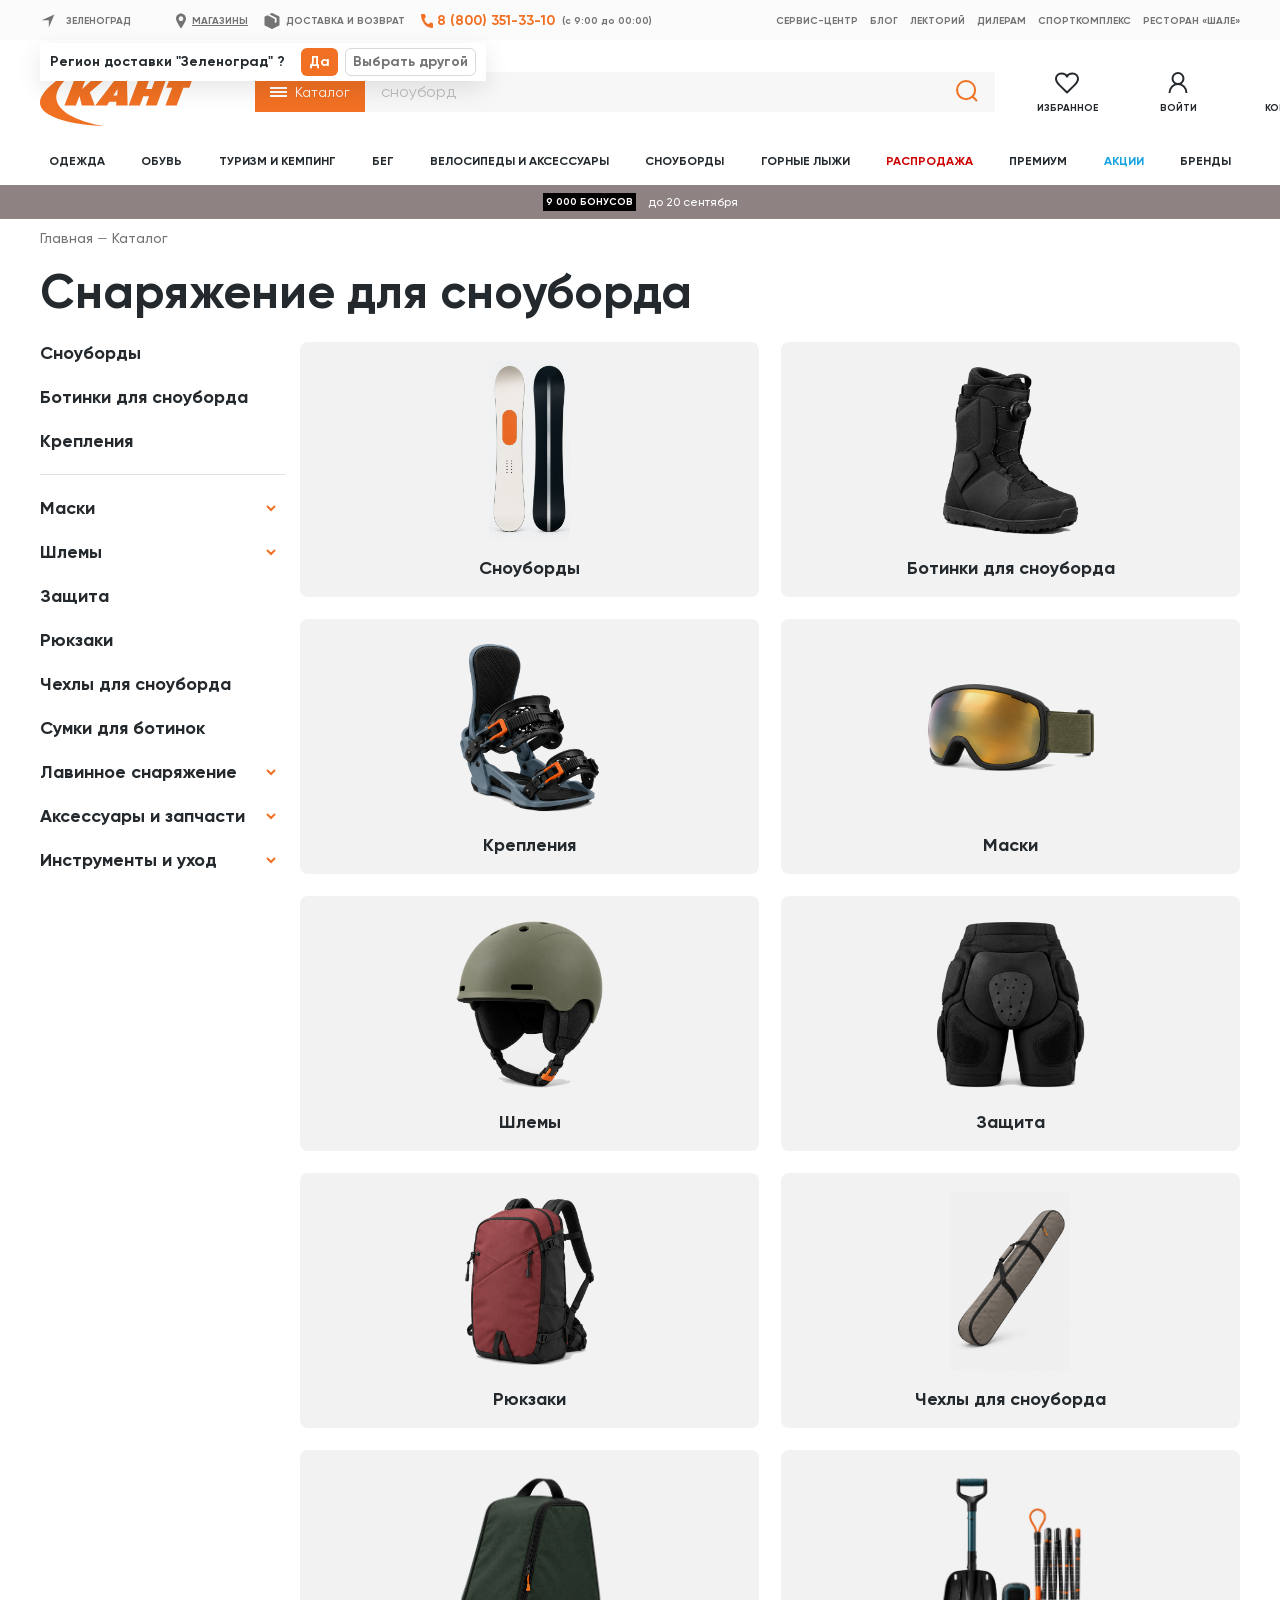
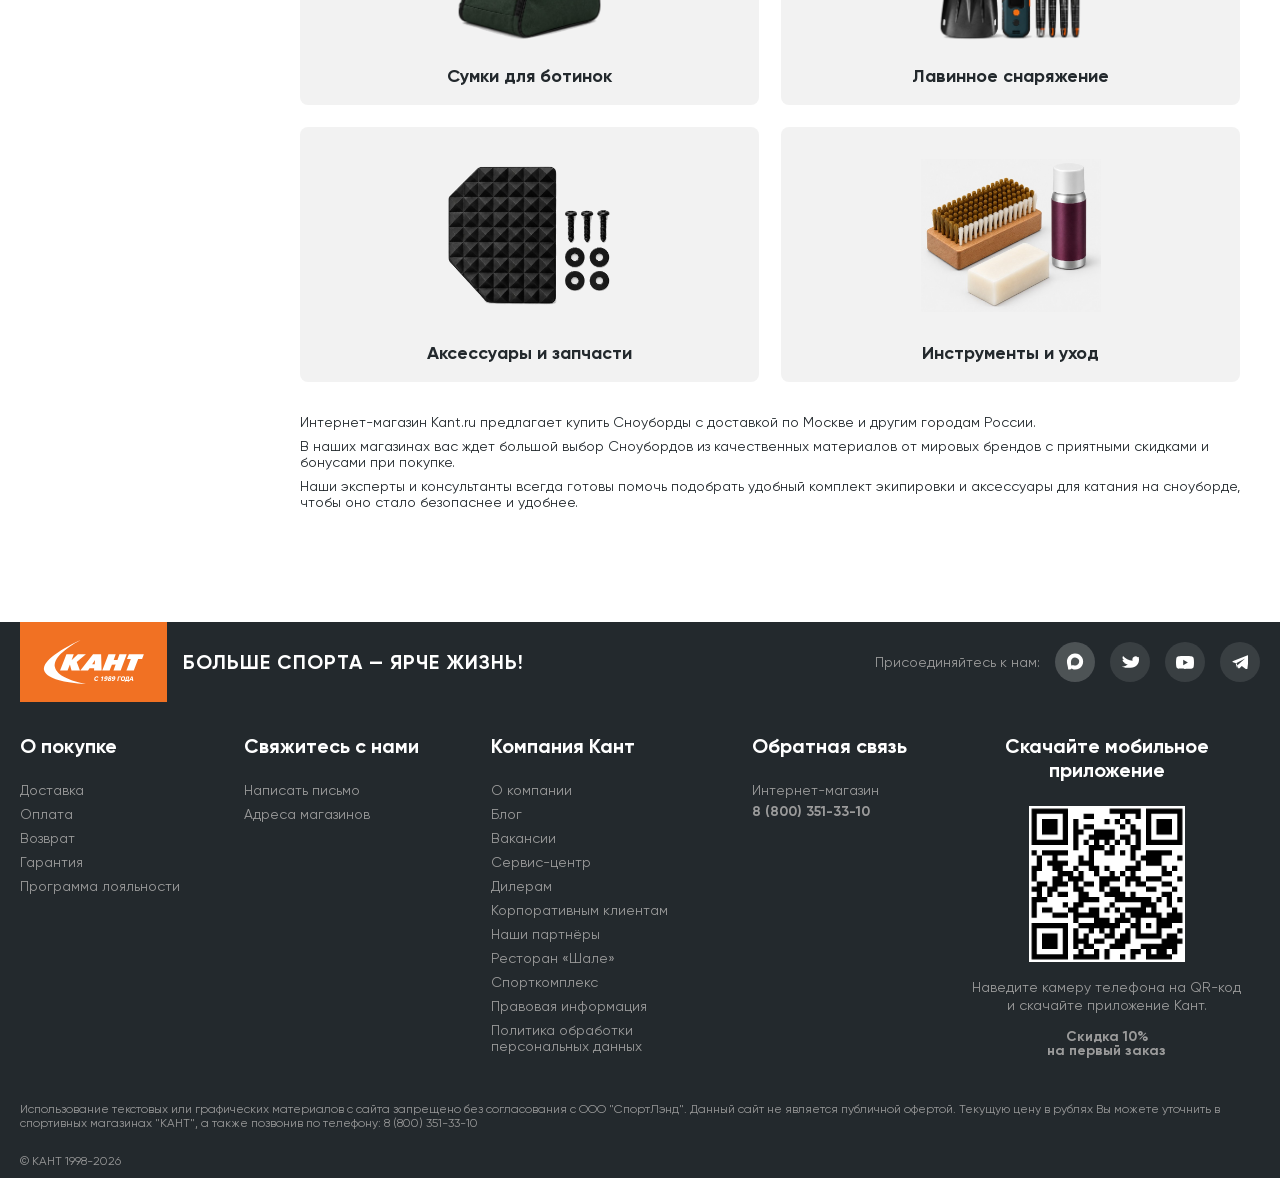
==== index.html @ 45f9bf34 "Add static site sources for Kant snowboard catalog page Import index.html, styles.css, app.js, image" ====
<!DOCTYPE html>
<html lang="ru">
<head>
  <meta charset="UTF-8">
  <meta name="viewport" content="width=device-width, initial-scale=1.0">
  <title>Сноуборды — купить сноуборд, цены в интернет-магазине КАНТ</title>
  <link rel="stylesheet" href="styles.css">
</head>
<body>
  <header class="header">
    <div class="topbar">
      <div class="container topbar__inner">
        <div class="topbar__left">
          <div class="topbar__city-wrap">
            <div class="topbar__city">
              <svg width="16" height="16" viewBox="0 0 20 20" fill="none" aria-hidden="true">
                <path fill-rule="evenodd" clip-rule="evenodd" d="M2 8.95668L18 2L11.0433 18V8.95668H2Z" fill="#757474"></path>
              </svg>
              <button class="topbar__city-btn" type="button" id="cityBtn">Зеленоград</button>
            </div>
            <div class="topbar__geo" id="geoConfirm">
              <span class="topbar__geo-text">Регион доставки "Зеленоград" ?</span>
              <div class="topbar__geo-actions">
                <button class="btn-yes" type="button" id="geoYes">Да</button>
                <button class="btn-other" type="button">Выбрать другой</button>
              </div>
            </div>
          </div>

          <a class="topbar__link topbar__link--stores" href="#">
            <svg width="10" height="16" viewBox="0 0 10 16" fill="none" aria-hidden="true">
              <path fill-rule="evenodd" clip-rule="evenodd" d="M5.00366 0.5C2.23221 0.5 0 2.79625 0 5.65524C0 8.51531 5.00366 15.5 5.00366 15.5C5.00366 15.5 10 8.51531 10 5.65524C10 2.79625 7.77511 0.5 5.00366 0.5ZM5.00367 8.00012C3.73499 8.00012 2.73175 6.96843 2.73175 5.65536C2.73175 4.3423 3.73499 3.31168 5.00367 3.31168C6.27549 3.31168 7.2735 4.3423 7.2735 5.65536C7.2735 6.96843 6.27549 8.00012 5.00367 8.00012Z" fill="#757474"></path>
            </svg>
            Магазины
          </a>

          <a class="topbar__link" href="#">
            <svg width="16" height="16" viewBox="0 0 16 16" fill="none" aria-hidden="true">
              <path d="M15.4834 3.95755C15.4834 3.94063 15.4834 3.94063 15.4834 3.92372C15.4669 3.8899 15.4669 3.85607 15.4503 3.82225V3.80533C15.4338 3.77151 15.4007 3.73768 15.3841 3.72077L15.3675 3.70386C15.351 3.68695 15.3179 3.67003 15.3013 3.65312L15.2848 3.63621H15.2682L15.2517 3.6193L8.21523 0.0507378C8.08278 -0.0169126 7.91722 -0.0169126 7.76821 0.0507378L5.40066 1.25153L12.4702 4.95539L12.4868 4.9723C12.5033 4.9723 12.5033 4.98922 12.5199 4.98922C12.5364 5.00613 12.5364 5.02304 12.553 5.03995C12.553 5.05687 12.553 5.05687 12.553 5.07378V5.09069V9.01441C12.553 9.08206 12.5199 9.1328 12.4702 9.16663L11.0464 9.92769C10.9636 9.97843 10.8642 9.94461 10.8146 9.86004C10.798 9.84313 10.798 9.80931 10.798 9.77548V5.93632L3.6457 2.16481L3.62914 2.1479L0.764901 3.60238L0.748344 3.6193H0.731788L0.715232 3.63621C0.698675 3.65312 0.665563 3.67003 0.649007 3.68695L0.63245 3.70386C0.599338 3.73768 0.582781 3.77151 0.549669 3.80533V3.82225C0.533113 3.85607 0.516556 3.8899 0.516556 3.92372C0.516556 3.94063 0.516556 3.94063 0.516556 3.95755C0.516556 3.99137 0.5 4.00828 0.5 4.04211V4.05902V11.9403C0.5 12.1263 0.599338 12.3124 0.781457 12.3969L7.75166 15.9486C7.85099 15.9993 7.96689 16.0162 8.08278 15.9824L8.11589 15.9655C8.14901 15.9655 8.16556 15.9486 8.19868 15.9317L15.2185 12.38C15.3841 12.2955 15.5 12.1263 15.5 11.9234V4.05902V4.04211C15.4834 4.00828 15.4834 3.99137 15.4834 3.95755Z" fill="#757474"></path>
            </svg>
            Доставка и возврат
          </a>

          <div class="topbar__phone">
            <svg width="12" height="14" viewBox="0 0 12 14" fill="none" aria-hidden="true">
              <path d="M8.00051 9.94971L9.03383 8.74368C9.173 8.58326 9.34909 8.47345 9.5407 8.42757C9.73232 8.3817 9.93123 8.40174 10.1133 8.48525L11.3726 9.07211C11.5566 9.15927 11.7143 9.30803 11.826 9.49966C11.9376 9.69128 11.9982 9.91719 12 10.1489V12.8409C11.9989 12.9986 11.9705 13.1543 11.9165 13.2988C11.8625 13.4433 11.784 13.5735 11.6858 13.6817C11.5875 13.7898 11.4715 13.8737 11.3448 13.9281C11.218 13.9825 11.0831 14.0065 10.9482 13.9985C2.12352 13.3578 0.342894 4.63567 0.00614338 1.29757C-0.00948881 1.13365 0.0047939 0.967719 0.0480519 0.8107C0.0913098 0.653681 0.162563 0.509132 0.257123 0.386561C0.351683 0.26399 0.467407 0.166176 0.596683 0.0995532C0.725958 0.0329307 0.865855 -0.000990209 1.00717 2.2004e-05H3.23526C3.43408 0.000708891 3.62819 0.0708044 3.7926 0.201293C3.95702 0.331781 4.08422 0.516695 4.15786 0.73225L4.66068 2.20209C4.73461 2.41372 4.75347 2.64608 4.71491 2.87015C4.67635 3.09421 4.58208 3.30005 4.44387 3.46195L3.41055 4.66797C3.41055 4.66797 4.00563 9.36823 8.00051 9.94971Z" fill="#F17023"></path>
            </svg>
            <a href="tel:88003513310">8 (800) 351-33-10</a>
            <span class="topbar__hours">&nbsp;(c 9:00 до 00:00)</span>
          </div>
        </div>

        <nav class="topbar__right">
          <a class="topbar__nav" href="#">Сервис-центр</a>
          <a class="topbar__nav" href="#">Блог</a>
          <a class="topbar__nav" href="#">Лекторий</a>
          <a class="topbar__nav" href="#">Дилерам</a>
          <a class="topbar__nav" href="#">Спорткомплекс</a>
          <a class="topbar__nav" href="#">Ресторан «Шале»</a>
        </nav>
      </div>
    </div>

    <div class="header-mid">
      <div class="container header-mid__inner">
        <a class="logo" href="#" aria-label="Кант">
          <svg fill="none" height="68" viewBox="0 0 152 68" width="152" xmlns="http://www.w3.org/2000/svg">
            <path clip-rule="evenodd" d="M16.678 42.389C13.548 28.896 31.768 13.405 55.643 0 20.49 16.722-5.162 35.37.885 48.726 5.922 59.665 30.938 66.682 63.79 68c-23.548-3.967-44.18-12.891-47.112-25.611zm60.577-4.872h-3.956l4.334-6.45zM74.653 22.26 55.257 47.54h11.756l2.298-3.701h6.987l-.128 3.7h11.47l-.702-25.279zm40.175 0-3.045 8.67h-5.674l3.052-8.67h-11.02l-9.469 25.28h11.196l3.506-9.255 5.656-.067-3.246 9.321h10.902l9.226-25.279zm11.408 7.368 2.982-7.368H152l-2.674 7.368h-5.961l-6.701 17.911h-11.21l6.726-17.91zm-84.235 1.62 9.616-8.988h12.156L49.825 34.265l4.912 13.274H41.872l-2.413-9.587-3.618 9.587H24.432l9.73-25.279h11.099z" fill="#f17123" fill-rule="evenodd"></path>
          </svg>
        </a>

        <div class="search-wrap">
          <a class="catalog-btn" href="#">
            <span class="burger" aria-hidden="true"><span></span><span></span><span></span></span>
            Каталог
          </a>
          <div class="search">
            <form class="search__form" action="#" role="search">
              <input class="search__input" type="text" placeholder=" " autocomplete="off">
              <span class="search__hint" id="searchHint">куртка</span>
              <button class="search__btn" type="submit" aria-label="Найти">
                <svg width="22" height="22" viewBox="0 0 22 22" fill="none">
                  <path d="M16.5493 16.5496L20.9998 21" stroke="#F17123" stroke-width="2"></path>
                  <path fill-rule="evenodd" clip-rule="evenodd" d="M19.1412 10.0706C19.1412 15.0798 15.0804 19.1412 10.0706 19.1412C5.0614 19.1412 1 15.0798 1 10.0706C1 5.0614 5.0614 1 10.0706 1C15.0804 1 19.1412 5.0614 19.1412 10.0706Z" stroke="#F17123" stroke-width="2"></path>
                </svg>
              </button>
            </form>
          </div>
        </div>

        <div class="header-icons">
          <a class="icon-link" href="#">
            <span class="icon-img">
              <svg viewBox="0 0 24 21" fill="none">
                <path fill-rule="evenodd" clip-rule="evenodd" d="M17.4996 1C13.3509 1 11.9992 4.09282 11.9992 4.09282C11.9992 4.09282 10.6491 1 6.50038 1C3.02741 1 1 3.71365 1 6.23846C1 8.76327 2.93044 11.0992 4.73208 12.8672L11.9992 20L19.2679 12.8672C21.0696 11.0992 23 8.76327 23 6.23846C23 3.71365 20.9726 1 17.4996 1Z" stroke-width="2" stroke-linecap="round" stroke-linejoin="round"></path>
              </svg>
            </span>
            Избранное
          </a>
          <button class="icon-link" type="button">
            <span class="icon-img">
              <svg viewBox="0 0 24 24" fill="none">
                <circle cx="12" cy="7.5" r="5.5" stroke="#23292D" stroke-width="2"></circle>
                <path d="M20.5 22C20.5 17.0294 16.6944 13 12 13C7.30558 13 3.5 17.0294 3.5 22" stroke="#23292D" stroke-width="2"></path>
              </svg>
            </span>
            Войти
          </button>
          <a class="icon-link" href="#">
            <span class="icon-img">
              <svg viewBox="0 0 24 24" fill="none">
                <rect x="4" y="7.3335" width="16" height="15.1667" stroke-width="2"></rect>
                <path d="M15.4284 7.33333C15.4284 4.11167 13.8934 1.5 11.9999 1.5C10.1063 1.5 8.57129 4.11167 8.57129 7.33333" stroke-width="2"></path>
              </svg>
              <span class="icon-count">0</span>
            </span>
            Корзина
          </a>
        </div>
      </div>
    </div>

    <nav class="nav">
      <ul class="nav__list">
        <li><a href="#">Одежда</a></li>
        <li><a href="#">Обувь</a></li>
        <li><a href="#">Туризм и кемпинг</a></li>
        <li><a href="#">Бег</a></li>
        <li><a href="#">Велосипеды и аксессуары</a></li>
        <li><a href="#">Сноуборды</a></li>
        <li><a href="#">Горные лыжи</a></li>
        <li><a class="is-sale" href="#">Распродажа</a></li>
        <li><a href="#">Премиум</a></li>
        <li><a class="is-promo" href="#">Акции</a></li>
        <li><a href="#">Бренды</a></li>
      </ul>
    </nav>
  </header>

  <a class="promo" href="#">
    <div class="container promo__inner">
      <div class="promo__left">9 000 бонусов</div>
      <span class="promo__right">до 20 сентября</span>
    </div>
  </a>

  <main class="catalog">
    <div class="container breadcrumb-wrap">
      <ol class="breadcrumb">
        <li><a href="#">Главная</a></li>
        <li><span class="breadcrumb__sep">—</span><a href="#">Каталог</a></li>
      </ol>
    </div>

    <div class="container">
      <div class="heading">
        <h1>Снаряжение для сноуборда</h1>
      </div>

      <div class="columns">
        <aside class="sidemenu">
          <a href="#">Сноуборды</a>
          <a href="#">Ботинки для сноуборда</a>
          <a href="#">Крепления</a>
          <hr class="sidemenu__hr">
          <a class="sidemenu__spoiler" href="#">Маски</a>
          <a class="sidemenu__spoiler" href="#">Шлемы</a>
          <a href="#">Защита</a>
          <a href="#">Рюкзаки</a>
          <a href="#">Чехлы для сноуборда</a>
          <a href="#">Сумки для ботинок</a>
          <a class="sidemenu__spoiler" href="#">Лавинное снаряжение</a>
          <a class="sidemenu__spoiler" href="#">Аксессуары и запчасти</a>
          <a class="sidemenu__spoiler" href="#">Инструменты и уход</a>
        </aside>

        <div class="main">
          <div class="cards">
            <a class="card card--snowboards" href="#">
              <div class="card__media">
                <div class="card__figure">
                  <img class="card__img" src="images/snowboard-illust.png?v=2" alt="Сноуборды">
                </div>
                <span class="card__title">Сноуборды</span>
              </div>
            </a>
            <a class="card card--boots" href="#">
              <div class="card__media">
                <div class="card__figure">
                  <img class="card__img" src="images/boots-illust.png?v=2" alt="Ботинки для сноуборда">
                </div>
                <span class="card__title">Ботинки для сноуборда</span>
              </div>
            </a>
            <a class="card card--bindings" href="#">
              <div class="card__media">
                <div class="card__figure">
                  <img class="card__img" src="images/bindings-illust.png" alt="Крепления">
                </div>
                <span class="card__title">Крепления</span>
              </div>
            </a>
            <a class="card card--masks" href="#">
              <div class="card__media">
                <div class="card__figure">
                  <img class="card__img" src="images/masks-illust.png" alt="Маски">
                </div>
                <span class="card__title">Маски</span>
              </div>
            </a>
            <a class="card card--helmets" href="#">
              <div class="card__media">
                <div class="card__figure">
                  <img class="card__img" src="images/helmet-illust.png" alt="Шлемы">
                </div>
                <span class="card__title">Шлемы</span>
              </div>
            </a>
            <a class="card card--protection" href="#">
              <div class="card__media">
                <div class="card__figure">
                  <img class="card__img" src="images/protection-illust.png" alt="Защита">
                </div>
                <span class="card__title">Защита</span>
              </div>
            </a>
            <a class="card card--backpacks" href="#">
              <div class="card__media">
                <div class="card__figure">
                  <img class="card__img" src="images/backpack-illust.png" alt="Рюкзаки">
                </div>
                <span class="card__title">Рюкзаки</span>
              </div>
            </a>
            <a class="card card--covers" href="#">
              <div class="card__media">
                <div class="card__figure">
                  <img class="card__img" src="images/covers-photo.jpg" alt="Чехлы для сноуборда">
                </div>
                <span class="card__title">Чехлы для сноуборда</span>
              </div>
            </a>
            <a class="card card--bags" href="#">
              <div class="card__media">
                <div class="card__figure">
                  <img class="card__img" src="images/bags-illust.png" alt="Сумки для ботинок">
                </div>
                <span class="card__title">Сумки для ботинок</span>
              </div>
            </a>
            <a class="card card--avalanche" href="#">
              <div class="card__media">
                <div class="card__figure">
                  <img class="card__img" src="images/avalanche-illust.png" alt="Лавинное снаряжение">
                </div>
                <span class="card__title">Лавинное снаряжение</span>
              </div>
            </a>
            <a class="card card--accessories" href="#">
              <div class="card__media">
                <div class="card__figure">
                  <img class="card__img" src="images/accessories-illust.png" alt="Аксессуары и запчасти">
                </div>
                <span class="card__title">Аксессуары и запчасти</span>
              </div>
            </a>
            <a class="card card--tools" href="#">
              <div class="card__media">
                <div class="card__figure">
                  <img class="card__img" src="images/tools-illust.png?v=4" alt="Инструменты и уход">
                </div>
                <span class="card__title">Инструменты и уход</span>
              </div>
            </a>
          </div>

          <div class="description">
            <p>Интернет-магазин Kant.ru предлагает купить Сноуборды с доставкой по Москве и другим городам России.</p>
            <p>В наших магазинах вас ждет большой выбор Сноубордов из качественных материалов от мировых брендов с приятными скидками и бонусами при покупке.</p>
            <p>Наши эксперты и консультанты всегда готовы помочь подобрать удобный комплект экипировки и аксессуары для катания на сноуборде, чтобы оно стало безопаснее и удобнее.</p>
          </div>
        </div>
      </div>
    </div>
  </main>

  <footer class="footer">
    <div class="footer__inner">
      <div class="footer__top">
        <a class="footer__logo" href="#" aria-label="Кант">
          <svg width="147" height="80" viewBox="0 0 147 80" fill="none" xmlns="http://www.w3.org/2000/svg">
            <path fill-rule="evenodd" clip-rule="evenodd" d="M0 0H147V80H0V0Z" fill="#F17123"></path>
            <path fill-rule="evenodd" clip-rule="evenodd" d="M34.9575 45.3055C32.901 36.6209 44.8714 26.6502 60.5581 18.022C37.4621 28.7852 20.6088 40.7879 24.5818 49.3845C27.8907 56.4254 44.3263 60.9418 65.9105 61.7904C50.4393 59.2371 36.8843 53.4929 34.9575 45.3055ZM74.7586 42.1698H72.1597L75.0068 38.0179L74.7586 42.1698ZM73.0473 32.35L60.3038 48.6211H68.0274L69.5373 46.2389H74.128L74.0436 48.6211H81.5802L81.1187 32.35H73.0473ZM99.4416 32.3502L97.441 37.9309H93.7136L95.7187 32.3502H88.4786L82.2572 48.6209H89.6132L91.9164 42.6645L95.6324 42.6211L93.4999 48.6209H100.663L106.724 32.3502H99.4416ZM106.939 37.0927L108.898 32.3503H123.866L122.109 37.0927H118.193L113.79 48.6211H106.425L110.844 37.0927H106.939ZM51.5959 38.1347L57.9134 32.3502H65.8997L56.7358 40.0773L59.9634 48.6209H51.5111L49.9253 42.4504L47.5484 48.6209H40.0528L46.4457 32.3502H53.7375L51.5959 38.1347Z" fill="white"></path>
            <path fill-rule="evenodd" clip-rule="evenodd" d="M74.2774 56.6532C74.546 55.2509 75.6015 54.3352 76.9064 54.3352C77.7508 54.3352 78.3585 54.7194 78.6016 55.3725L77.6805 55.7887C77.5205 55.3981 77.2199 55.1868 76.7785 55.1868C76.0621 55.1868 75.2625 55.8528 75.2625 57.0886C75.2625 57.7673 75.6527 58.1195 76.2092 58.1195C76.6506 58.1195 77.028 57.9082 77.3414 57.5176L78.109 57.9338C77.6101 58.5869 76.8489 58.9711 76.0045 58.9711C74.8914 58.9711 74.2198 58.3052 74.2198 57.2359C74.2198 57.0502 74.239 56.8581 74.2774 56.6532ZM81.4537 58.8943L82.0997 55.539L81.2617 56.0705L80.8268 55.4558L82.4388 54.412H83.3151L82.4452 58.8943H81.4537ZM85.4096 58.1515C85.8318 58.1515 86.2476 57.9018 86.4779 57.0502C86.2156 57.2359 85.8766 57.3639 85.512 57.3639C84.7891 57.3639 84.335 56.9285 84.335 56.2241C84.335 55.1164 85.1921 54.3352 86.2924 54.3352C87.1559 54.3352 87.6869 54.7962 87.6869 55.7887C87.6869 56 87.6613 56.2434 87.6101 56.5059C87.2775 58.2091 86.3755 58.9711 85.2689 58.9711C84.738 58.9711 84.303 58.7854 84.0215 58.4461L84.738 57.8634C84.9107 58.0555 85.1346 58.1515 85.4096 58.1515ZM85.9022 56.5571C86.1644 56.5571 86.4075 56.4611 86.6442 56.2754C86.6698 56.1089 86.6826 55.9616 86.6826 55.84C86.6826 55.3213 86.4651 55.1548 86.1516 55.1548C85.6975 55.1548 85.3457 55.5006 85.3457 56.0641C85.3457 56.3778 85.5312 56.5571 85.9022 56.5571ZM88.438 55.5774C88.5788 54.8475 89.2696 54.3352 90.2036 54.3352C91.0543 54.3352 91.5341 54.7578 91.5341 55.3277C91.5341 55.8143 91.2271 56.2946 90.7665 56.5443C91.1439 56.7748 91.3166 57.0694 91.3166 57.4151C91.3166 58.3244 90.453 58.9647 89.3144 58.9647C88.3933 58.9647 87.8304 58.5613 87.8304 57.8954C87.8304 57.3319 88.1694 56.8068 88.7643 56.5187C88.534 56.301 88.4189 56.0513 88.4189 55.7823C88.4189 55.7119 88.4253 55.6479 88.438 55.5774ZM88.8794 57.6136C88.873 57.6521 88.8666 57.6905 88.8666 57.7289C88.8666 58.017 89.1097 58.1899 89.4807 58.1899C89.9349 58.1899 90.2739 57.9658 90.2739 57.6008C90.2739 57.3511 90.0628 57.1846 89.404 56.9157C89.1225 57.0822 88.937 57.3383 88.8794 57.6136ZM90.5234 55.6351C90.5298 55.5966 90.5362 55.5518 90.5362 55.5134C90.5362 55.2765 90.3635 55.1164 90.0692 55.1164C89.7046 55.1164 89.4232 55.3469 89.4232 55.6415C89.4232 55.8464 89.6023 56 90.1012 56.2113C90.3123 56.0833 90.4722 55.8976 90.5234 55.6351ZM93.0785 58.1515C93.5007 58.1515 93.9165 57.9018 94.1467 57.0502C93.8845 57.2359 93.5454 57.3639 93.1808 57.3639C92.458 57.3639 92.0038 56.9285 92.0038 56.2241C92.0038 55.1164 92.861 54.3352 93.9612 54.3352C94.8248 54.3352 95.3557 54.7962 95.3557 55.7887C95.3557 56 95.3301 56.2434 95.279 56.5059C94.9463 58.2091 94.0444 58.9711 92.9377 58.9711C92.4068 58.9711 91.9718 58.7854 91.6904 58.4461L92.4068 57.8634C92.5795 58.0555 92.8034 58.1515 93.0785 58.1515ZM93.571 56.5571C93.8333 56.5571 94.0764 56.4611 94.3131 56.2754C94.3386 56.1089 94.3514 55.9616 94.3514 55.84C94.3514 55.3213 94.1339 55.1548 93.8205 55.1548C93.3663 55.1548 93.0145 55.5006 93.0145 56.0641C93.0145 56.3778 93.2 56.5571 93.571 56.5571ZM97.2099 58.8943L98.0799 54.412H101.118L100.952 55.2509H98.9306L98.227 58.8943H97.2099ZM105.113 56.6532C104.85 57.9722 103.865 58.9711 102.541 58.9711C101.422 58.9711 100.814 58.254 100.814 57.2359C100.814 55.6479 101.959 54.3352 103.443 54.3352C104.569 54.3352 105.17 55.0588 105.17 56.0833C105.17 56.2626 105.151 56.4547 105.113 56.6532ZM101.908 56.6532C101.876 56.8196 101.857 56.9797 101.857 57.1206C101.857 57.7481 102.164 58.1195 102.707 58.1195C103.437 58.1195 104.128 57.3575 104.128 56.1985C104.128 55.5646 103.821 55.1868 103.277 55.1868C102.612 55.1868 102.081 55.7503 101.908 56.6532ZM109.03 58.0875L108.723 59.6627H107.706L107.86 58.8943H105.813L105.659 59.6627H104.648L104.949 58.0875H105.352C105.774 57.2102 106.075 56.0513 106.248 55.1676L106.395 54.412H109.241L108.525 58.0875H109.03ZM106.363 58.0875H107.54L108.096 55.2188H107.22C107.041 56.1409 106.766 57.2102 106.363 58.0875ZM112.634 54.412L113.325 58.8943H112.238L112.116 57.9722H110.485L110.025 58.8943H108.937L111.368 54.412H112.634ZM111.809 55.3725L110.901 57.1654H112.027L111.809 55.3725Z" fill="white"></path>
          </svg>
        </a>
        <h5 class="footer__slogan">Больше спорта — ярче жизнь!</h5>
        <div class="footer__social">
          <span class="footer__social-label">Присоединяйтесь к нам:</span>
          <div class="footer__social-list">
            <a class="social-btn" href="#" aria-label="MAX">
              <svg width="40" height="40" viewBox="0 0 40 40" fill="none">
                <circle opacity="0.1" cx="20" cy="20" r="20" fill="#fff"></circle>
                <path d="M19.778 11.472c-4.829.253-8.016 4.04-7.815 8.815.088 2.09.928 3.889 1.127 5.873.051.514-.097 1.148.496 1.372.729.276 1.847-.187 2.458-.61a2.3 2.3 0 0 0 .56-.51c.632.419 1.232.824 1.984 1.005 3.313.794 6.942-1.024 8.556-3.943 3.032-5.483-1.068-12.33-7.366-12.002Zm-1.875 11.445c-.262.203-.514.481-.803.64-.42.225-.549-.008-.706-.379-.496-1.178-.556-3.185-.267-4.419.39-1.678 1.688-3.155 3.473-3.312 1.805-.16 3.481.757 4.238 2.412 1.676 3.683-2.613 7.32-5.935 5.06v-.002Z" fill="#fff"></path>
              </svg>
            </a>
            <a class="social-btn" href="#" aria-label="ВКонтакте">
              <svg width="18" height="12" viewBox="0 0 18 12" fill="none"><path d="M9.7 11.8c5.4 0 8.3-4.1 8.3-7.7 0-.12 0-.24-.01-.35A5.8 5.8 0 0 0 19.4 2c-.6.27-1.24.45-1.91.53A3.08 3.08 0 0 0 18.84.48a6.13 6.13 0 0 1-2.11.81A3.06 3.06 0 0 0 11.5 4.1c0 .24.03.47.08.7C7.7 4.64 4.3 2.8 2.02.06A3.05 3.05 0 0 0 2.97 4.1c-.52-.02-1.01-.16-1.44-.4v.04c0 1.48 1.05 2.72 2.45 3A3.07 3.07 0 0 1 2.7 6.8c1.2.93 2.63 1.47 4.16 1.52A6.16 6.16 0 0 1 .7 10.2c1.47.95 3.22 1.5 5.09 1.5h.01z" fill="#fff"/></svg>
            </a>
            <a class="social-btn" href="#" aria-label="YouTube">
              <svg width="18" height="13" viewBox="0 0 18 13" fill="none"><path d="M17.6 2.04A2.26 2.26 0 0 0 16 0.44C14.6 0.06 9 0.06 9 0.06s-5.6 0-7 .38A2.26 2.26 0 0 0 .4 2.04 23.7 23.7 0 0 0 0 6.5c0 1.64.15 3.27.4 4.46A2.26 2.26 0 0 0 2 12.56c1.4.38 7 .38 7 .38s5.6 0 7-.38a2.26 2.26 0 0 0 1.6-1.6c.25-1.19.4-2.82.4-4.46 0-1.64-.15-3.27-.4-4.46zM7.2 9.3V3.7L11.88 6.5 7.2 9.3z" fill="#fff"/></svg>
            </a>
            <a class="social-btn" href="#" aria-label="Telegram">
              <svg width="16" height="14" viewBox="0 0 16 14" fill="none"><path d="M15.7.3 1.2 5.9c-1 .4-.96 1.1-.18 1.36l3.7 1.16 1.42 4.34c.17.47.31.64.8.64.42 0 .6-.19.83-.42l2-1.94 4.16 3.07c.76.42 1.31.2 1.5-.7L16.9 1.1C17.14.14 16.54-.22 15.7.3zM13.1 3.4l-7.6 6.86-.3 3.36-1.5-5.04 9.4-5.18z" fill="#fff"/></svg>
            </a>
          </div>
        </div>
      </div>

      <div class="footer__cols">
        <div class="footer__col footer__col--buy">
          <h5>О покупке</h5>
          <ul>
            <li><a href="#">Доставка</a></li>
            <li><a href="#">Оплата</a></li>
            <li><a href="#">Возврат</a></li>
            <li><a href="#">Гарантия</a></li>
            <li><a href="#">Программа лояльности</a></li>
          </ul>
        </div>
        <div class="footer__col footer__col--contact">
          <h5>Свяжитесь с нами</h5>
          <ul>
            <li><a href="#">Написать письмо</a></li>
            <li><a href="#">Адреса магазинов</a></li>
          </ul>
        </div>
        <div class="footer__col footer__col--company">
          <h5>Компания Кант</h5>
          <ul>
            <li><a href="#">О компании</a></li>
            <li><a href="#">Блог</a></li>
            <li><a href="#">Вакансии</a></li>
            <li><a href="#">Сервис-центр</a></li>
            <li><a href="#">Дилерам</a></li>
            <li><a href="#">Корпоративным клиентам</a></li>
            <li><a href="#">Наши партнёры</a></li>
            <li><a href="#">Ресторан «Шале»</a></li>
            <li><a href="#">Спорткомплекс</a></li>
            <li><a href="#">Правовая информация</a></li>
            <li><a href="#">Политика обработки персональных данных</a></li>
          </ul>
        </div>
        <div class="footer__col footer__col--feedback">
          <h5>Обратная связь</h5>
          <div class="footer__shop-label">Интернет-магазин</div>
          <a class="footer__shop-phone" href="tel:88003513310">8 (800) 351-33-10</a>
        </div>
        <div class="footer__col footer__col--app">
          <h5>Скачайте мобильное<br>приложение</h5>
          <div class="footer__app">
            <img src="images/qr.png" alt="Скачать приложение">
            <span class="footer__app-text">Наведите камеру телефона на QR-код<br>и скачайте приложение Кант.</span>
            <span class="footer__app-sale">Скидка 10%<br>на первый заказ</span>
          </div>
        </div>
      </div>

      <div class="footer__legal">
        <span>Использование текстовых или графических материалов с сайта запрещено без согласования с ООО "СпортЛэнд". Данный сайт не является публичной офертой. Текущую цену в рублях Вы можете уточнить в спортивных магазинах "КАНТ", а также позвонив по телефону: 8 (800) 351-33-10</span>
        <span>© КАНТ 1998-2026</span>
      </div>
    </div>
  </footer>

  <button class="scroll-top" type="button" id="scrollTop" aria-label="Наверх">
    <svg width="44" height="44" viewBox="0 0 48 48" fill="none">
      <path d="M30.0697 21.57L23.9997 15.5L17.9297 21.57" stroke="#23292D" stroke-width="2"/>
    </svg>
  </button>

  <script src="app.js"></script>
</body>
</html>
---- styles.css ----
@font-face {
  font-family: Gilroy;
  src: url("fonts/gilroy-regular.woff2") format("woff2");
  font-weight: 400;
  font-style: normal;
  font-display: swap;
}

@font-face {
  font-family: Gilroy;
  src: url("fonts/gilroy-medium.woff2") format("woff2");
  font-weight: 500;
  font-style: normal;
  font-display: swap;
}

@font-face {
  font-family: Gilroy;
  src: url("fonts/gilroy-bold.woff2") format("woff2");
  font-weight: 700;
  font-style: normal;
  font-display: swap;
}

@font-face {
  font-family: "Gilroy Bold";
  src: url("fonts/gilroy-bold.woff2") format("woff2");
  font-weight: 700;
  font-style: normal;
  font-display: swap;
}

*,
*::before,
*::after {
  box-sizing: border-box;
}

html,
body {
  margin: 0;
  padding: 0;
}

body {
  font-family: Gilroy, Arial, sans-serif;
  font-size: 14px;
  color: #23292d;
  background: #fff;
}

a {
  color: inherit;
  text-decoration: none;
}

button,
input {
  font: inherit;
}

button {
  cursor: pointer;
}

.container {
  max-width: 1366px;
  margin: 0 auto;
  padding: 0 40px;
}

/* Top bar */
.topbar {
  background: #fbfbfb;
}

.topbar__inner {
  display: flex;
  align-items: center;
  justify-content: space-between;
  height: 40px;
  padding-top: 8px;
  padding-bottom: 7px;
  white-space: nowrap;
}

.topbar__left,
.topbar__right {
  display: flex;
  align-items: center;
  flex-wrap: nowrap;
  column-gap: 16px;
}

.topbar__right {
  justify-content: flex-end;
  gap: 12px;
  padding-top: 0;
}

.topbar__city-wrap {
  position: relative;
  min-width: 120px;
  max-height: 24px;
}

.topbar__city {
  display: flex;
  align-items: center;
  gap: 10px;
}

.topbar__city-btn {
  height: 20px;
  padding: 0;
  border: 0;
  background: none;
  color: #757474;
  font-size: 10px;
  font-weight: 700;
  line-height: 1;
  text-transform: uppercase;
}

.topbar__geo {
  position: absolute;
  left: 0;
  bottom: -50px;
  z-index: 20;
  display: flex;
  align-items: center;
  gap: 16px;
  padding: 5px 10px;
  background: #fff;
  box-shadow: 0 8px 24px rgba(0, 0, 0, 0.1);
  white-space: nowrap;
}

.topbar__geo-text {
  font-size: 14px;
  font-weight: 700;
}

.topbar__geo-actions {
  display: flex;
  align-items: center;
  gap: 7px;
}

.btn-yes {
  display: inline-flex;
  align-items: center;
  justify-content: center;
  height: 28px;
  padding: 0 7px;
  border: 1px solid transparent;
  border-radius: 6px;
  background: #f17023;
  color: #fff;
  font-size: 14px;
  font-weight: 700;
}

.btn-other {
  display: inline-flex;
  align-items: center;
  justify-content: center;
  height: 28px;
  padding: 0 7px;
  border: 1px solid #d9d9d9;
  border-radius: 6px;
  background: #fff;
  color: #757474;
  font-size: 14px;
  font-weight: 700;
}

.topbar__link {
  display: inline-flex;
  align-items: center;
  gap: 6px;
  height: 20px;
  color: #757474;
  font-size: 10px;
  font-weight: 700;
  text-transform: uppercase;
}

.topbar__link--stores {
  text-decoration: underline;
}

.topbar__phone {
  display: flex;
  align-items: center;
  gap: 4px;
  height: 20px;
}

.topbar__phone a {
  color: #f17023;
  font-weight: 700;
}

.topbar__hours {
  color: #757474;
  font-size: 10px;
  font-weight: 700;
}

.topbar__nav {
  color: #757474;
  font-size: 10px;
  font-weight: 700;
  line-height: 1.2;
  text-transform: uppercase;
}

.topbar__nav:hover,
.topbar__link:hover,
.topbar__city-btn:hover {
  color: #23292d;
}

/* Middle header */
.header-mid__inner {
  display: flex;
  align-items: center;
  justify-content: space-between;
  padding: 18px 40px 11px;
}

.logo {
  display: inline-flex;
  flex-shrink: 0;
  max-width: 152px;
  margin-right: 63px;
}

.search-wrap {
  display: flex;
  flex-shrink: 0;
  width: auto;
  margin-right: 32px;
}

.search {
  position: relative;
  display: flex;
  width: 630px;
  max-width: 630px;
  flex-shrink: 0;
}

.search__form {
  position: relative;
  width: 100%;
}

.search__input {
  width: 100%;
  height: 40px;
  padding: 1px 96px 1px 16px;
  border: 0;
  background: #f7f7f7;
  color: #000;
  font-size: 16px;
  outline: none;
}

.search__input::placeholder {
  color: transparent;
}

.search__hint {
  position: absolute;
  left: 0;
  top: 0;
  display: flex;
  align-items: center;
  height: 100%;
  padding: 0 16px;
  color: #bdbdbd;
  font-size: 16px;
  line-height: 1.2;
  pointer-events: none;
}

.search__input:focus + .search__hint,
.search__input:not(:placeholder-shown) + .search__hint {
  display: none;
}

.search__btn {
  position: absolute;
  top: 8px;
  right: 16px;
  width: 24px;
  height: 24px;
  padding: 0;
  border: 0;
  background: none;
}

.catalog-btn {
  display: inline-flex;
  align-items: center;
  justify-content: center;
  flex-shrink: 0;
  gap: 8px;
  width: 110px;
  height: 40px;
  padding: 0 15px;
  border: 0;
  border-radius: 0;
  background: #f17023;
  color: #fff;
  font-size: 14px;
  font-weight: 400;
  white-space: nowrap;
}

.burger {
  position: relative;
  width: 17px;
  height: 10px;
}

.burger span {
  position: absolute;
  left: 0;
  display: block;
  width: 100%;
  height: 2px;
  background: #fff;
}

.burger span:nth-child(1) { top: 0; }
.burger span:nth-child(2) { top: 4px; }
.burger span:nth-child(3) { top: 8px; }

.header-icons {
  display: flex;
  align-items: center;
  justify-content: space-between;
  flex-shrink: 0;
  width: 302px;
  max-width: 302px;
  gap: 24px;
}

.icon-link {
  display: flex;
  flex-direction: column;
  align-items: center;
  gap: 4px;
  width: 80px;
  padding: 0;
  border: 0;
  background: none;
  color: #23292d;
  font-size: 10px;
  font-weight: 700;
  line-height: 1.2;
  text-align: center;
  text-transform: uppercase;
}

.icon-link svg {
  width: 24px;
  height: 24px;
  stroke: #23292d;
}

.icon-img {
  position: relative;
  display: block;
}

.icon-count {
  position: absolute;
  top: -6px;
  right: -8px;
  display: flex;
  align-items: center;
  justify-content: center;
  width: 16px;
  height: 16px;
  border-radius: 50%;
  background: #f17023;
  color: #fff;
  font-size: 10px;
  font-weight: 400;
  line-height: 12px;
}

/* Nav */
.nav {
  max-width: 1366px;
  margin: 0 auto;
  padding: 0 40px;
}

.nav__list {
  display: flex;
  align-items: stretch;
  justify-content: space-between;
  height: 48px;
  margin: 0;
  padding: 0;
  list-style: none;
  border: none;
}

.nav__list a {
  display: flex;
  align-items: center;
  height: 100%;
  padding: 0 9px;
  color: #23292d;
  font-size: 12px;
  font-weight: 700;
  text-transform: uppercase;
}

.nav__list a:hover {
  color: #f17023;
}

.nav__list a.is-sale {
  color: #cf0000;
}

.nav__list a.is-promo {
  color: #14a2e0;
}

/* Promo */
.promo {
  display: block;
  padding: 8px 0;
  background: linear-gradient(to right, #8e8282, #8e8282);
  text-decoration: none;
}

.promo__inner {
  display: flex;
  align-items: center;
  justify-content: center;
  flex-wrap: wrap;
  gap: 4px 12px;
}

.promo__left {
  display: inline-block;
  padding: 3px;
  background: #000;
  color: #fff;
  font-size: 10px;
  font-weight: 700;
  line-height: 12px;
  text-transform: uppercase;
}

.promo__right {
  color: #fff;
  font-size: 12px;
  font-weight: 500;
  line-height: 16px;
}

/* Catalog */
.catalog {
  position: relative;
  padding-top: 7px;
  padding-bottom: 80px;
}

.breadcrumb-wrap {
  position: relative;
  padding-bottom: 28px;
}

.breadcrumb-wrap .breadcrumb {
  position: absolute;
  top: 0;
  left: 40px;
  right: 40px;
  max-width: 1286px;
}

.breadcrumb {
  display: flex;
  flex-wrap: wrap;
  margin: 0;
  padding: 0;
  list-style: none;
  color: #757474;
}

.breadcrumb a {
  color: #757474;
  font-size: 14px;
  font-weight: 500;
  line-height: 24px;
}

.breadcrumb a:hover {
  color: #23292d;
}

.breadcrumb__sep {
  padding: 0 4px;
  color: #757474;
}

.heading {
  margin: 12px 0 24px;
}

.heading h1 {
  display: inline;
  margin: 0 12px 0 0;
  color: #23292d;
  font-family: "Gilroy Bold", Gilroy, Arial, sans-serif;
  font-size: 48px;
  font-weight: 700;
  line-height: 52px;
}

.columns {
  display: flex;
  justify-content: space-between;
}

.sidemenu {
  display: grid;
  grid-template-columns: 1fr;
  gap: 22px;
  align-self: flex-start;
  width: 245px;
  min-width: 240px;
  margin-right: 20px;
}

.sidemenu a {
  display: block;
  color: #23292d;
  font-size: 18px;
  font-weight: 700;
  line-height: 22px;
}

.sidemenu a:hover {
  color: #f17023;
}

.sidemenu__hr {
  width: 245px;
  height: 1px;
  margin: 0;
  border: 0;
  background: #e0e0e0;
}

.sidemenu__spoiler {
  position: relative;
  padding-right: 35px;
}

.sidemenu__spoiler::after {
  content: "";
  position: absolute;
  top: 50%;
  right: 6px;
  width: 16px;
  height: 16px;
  background: url("images/arrow.svg") no-repeat center;
  transform: translateY(-50%);
}

.main {
  width: 100%;
  max-width: 956px;
  min-width: 0;
}

.cards {
  display: grid;
  grid-template-columns: repeat(3, minmax(0, 1fr));
  gap: 22px;
  align-items: stretch;
}

.card {
  display: flex;
  flex-direction: column;
  width: 100%;
  height: 255px;
  min-width: 0;
  min-height: 0;
  overflow: hidden;
  background: transparent;
  text-decoration: none;
}

.card__media {
  position: relative;
  display: flex;
  flex-direction: column;
  align-items: center;
  justify-content: center;
  width: 100%;
  height: 100%;
  min-height: 0;
  padding: 16px;
  overflow: hidden;
  background: #f2f2f2;
  border-radius: 8px;
  container-type: size;
}

.card__figure {
  --figure-size: min(180px, 60cqw, calc(100cqh - 38px));
  display: flex;
  align-items: center;
  justify-content: center;
  flex: 0 0 auto;
  box-sizing: border-box;
  width: var(--figure-size);
  height: var(--figure-size);
  margin: 0 auto;
  overflow: hidden;
}

.card__img {
  display: block;
  width: auto;
  height: auto;
  max-width: 100%;
  max-height: 100%;
  object-fit: contain;
  mix-blend-mode: darken;
}

.card--tools .card__img {
  mix-blend-mode: normal;
}

.card__title {
  flex-shrink: 0;
  width: 100%;
  margin: 16px 0 0;
  padding: 0;
  color: #23292d;
  font-size: 18px;
  font-weight: 700;
  line-height: 22px;
  text-align: center;
}

.description {
  margin: 32px 0;
}

.description p {
  margin: 0 0 8px;
}

/* Footer */
.footer {
  background: #23292d;
  color: #9b9b9b;
}

.footer__inner {
  display: flex;
  flex-direction: column;
  gap: 32px;
  max-width: 1336px;
  margin: 0 auto;
  padding: 0 20px;
}

.footer__top {
  display: flex;
  align-items: center;
  gap: 16px;
}

.footer__logo {
  display: inline-flex;
  flex-shrink: 0;
}

.footer__slogan {
  flex: 1;
  margin: 0;
  color: #fff;
  font-size: 20px;
  font-weight: 700;
  line-height: 24px;
  letter-spacing: 1px;
  text-transform: uppercase;
}

.footer__social {
  display: flex;
  align-items: center;
  gap: 15px;
}

.footer__social-label {
  color: #9b9b9b;
  font-size: 14px;
}

.footer__social-list {
  display: flex;
  align-items: center;
  gap: 15px;
}

.social-btn {
  display: flex;
  align-items: center;
  justify-content: center;
  width: 40px;
  height: 40px;
  border-radius: 50%;
  background: rgba(255, 255, 255, 0.1);
}

.footer__cols {
  display: flex;
  gap: 20px;
}

.footer__col {
  min-width: 0;
}

.footer__col--buy { flex: 1 0 178px; }
.footer__col--contact { flex: 1 0 200px; }
.footer__col--company { flex: 1 0 215px; }
.footer__col--feedback { flex: auto; }
.footer__col--app { flex: 1 0 280px; }

.footer__col h5 {
  margin: 0 0 24px;
  color: #fff;
  font-size: 20px;
  font-weight: 700;
  line-height: 24px;
}

.footer__col--app h5 {
  text-align: center;
}

.footer__col ul {
  margin: 0;
  padding: 0;
  list-style: none;
}

.footer__col li {
  margin: 0 0 8px;
}

.footer__col a {
  color: #9b9b9b;
  font-size: 14px;
}

.footer__col a:hover {
  color: #fff;
}

.footer__shop-label {
  margin-bottom: 5px;
  color: #9b9b9b;
  font-size: 14px;
}

.footer__shop-phone {
  color: #fff;
  font-weight: 700;
  white-space: nowrap;
}

.footer__app {
  display: flex;
  flex-direction: column;
  align-items: center;
  gap: 16px;
  text-align: center;
}

.footer__app img {
  max-width: 156px;
}

.footer__app-text {
  color: #9b9b9b;
  font-size: 14px;
  line-height: 18px;
}

.footer__app-sale {
  color: #9b9b9b;
  font-size: 14px;
  font-weight: 700;
  line-height: 14px;
}

.footer__legal {
  display: flex;
  flex-direction: column;
  gap: 24px;
  padding: 8px 0 10px;
  color: #9b9b9b;
  font-size: 12px;
}

.scroll-top {
  position: fixed;
  right: 24px;
  bottom: 24px;
  z-index: 50;
  display: none;
  width: 48px;
  height: 48px;
  padding: 0;
  border: 2px solid #e0e0e0;
  border-radius: 50%;
  background: #fff;
}

.scroll-top.is-visible {
  display: flex;
  align-items: center;
  justify-content: center;
}

@media (max-width: 1280px) {
  .cards {
    grid-template-columns: repeat(2, minmax(0, 1fr));
  }
}

@media (max-width: 1000px) {
  .cards {
    grid-template-columns: 1fr;
  }
}

@media (max-width: 768px) {
  .heading h1 {
    font-size: 32px;
    line-height: 32px;
  }

  .columns {
    flex-direction: column;
  }

  .sidemenu {
    display: none;
  }

  .main {
    max-width: none;
  }

  .card {
    height: 139px;
  }

  .card__media {
    padding: 12px;
  }

  .card__figure {
    --figure-size: min(88px, 60cqw, calc(100cqh - 32px));
  }

  .card__title {
    margin-top: 16px;
    font-size: 14px;
    line-height: 16px;
  }
}

@media (max-width: 767px) {
  .cards {
    grid-template-columns: repeat(2, minmax(0, 1fr));
    margin-bottom: 16px;
  }
}

@media (max-width: 600px) {
  .cards {
    gap: 10px;
  }

  .card__media {
    padding: 10px;
  }

  .card__figure {
    --figure-size: min(72px, 60cqw, calc(100cqh - 32px));
  }
}

@media (max-width: 359px) {
  .cards {
    grid-template-columns: 1fr;
  }

  .card__figure {
    --figure-size: min(96px, 60cqw, calc(100cqh - 32px));
  }
}
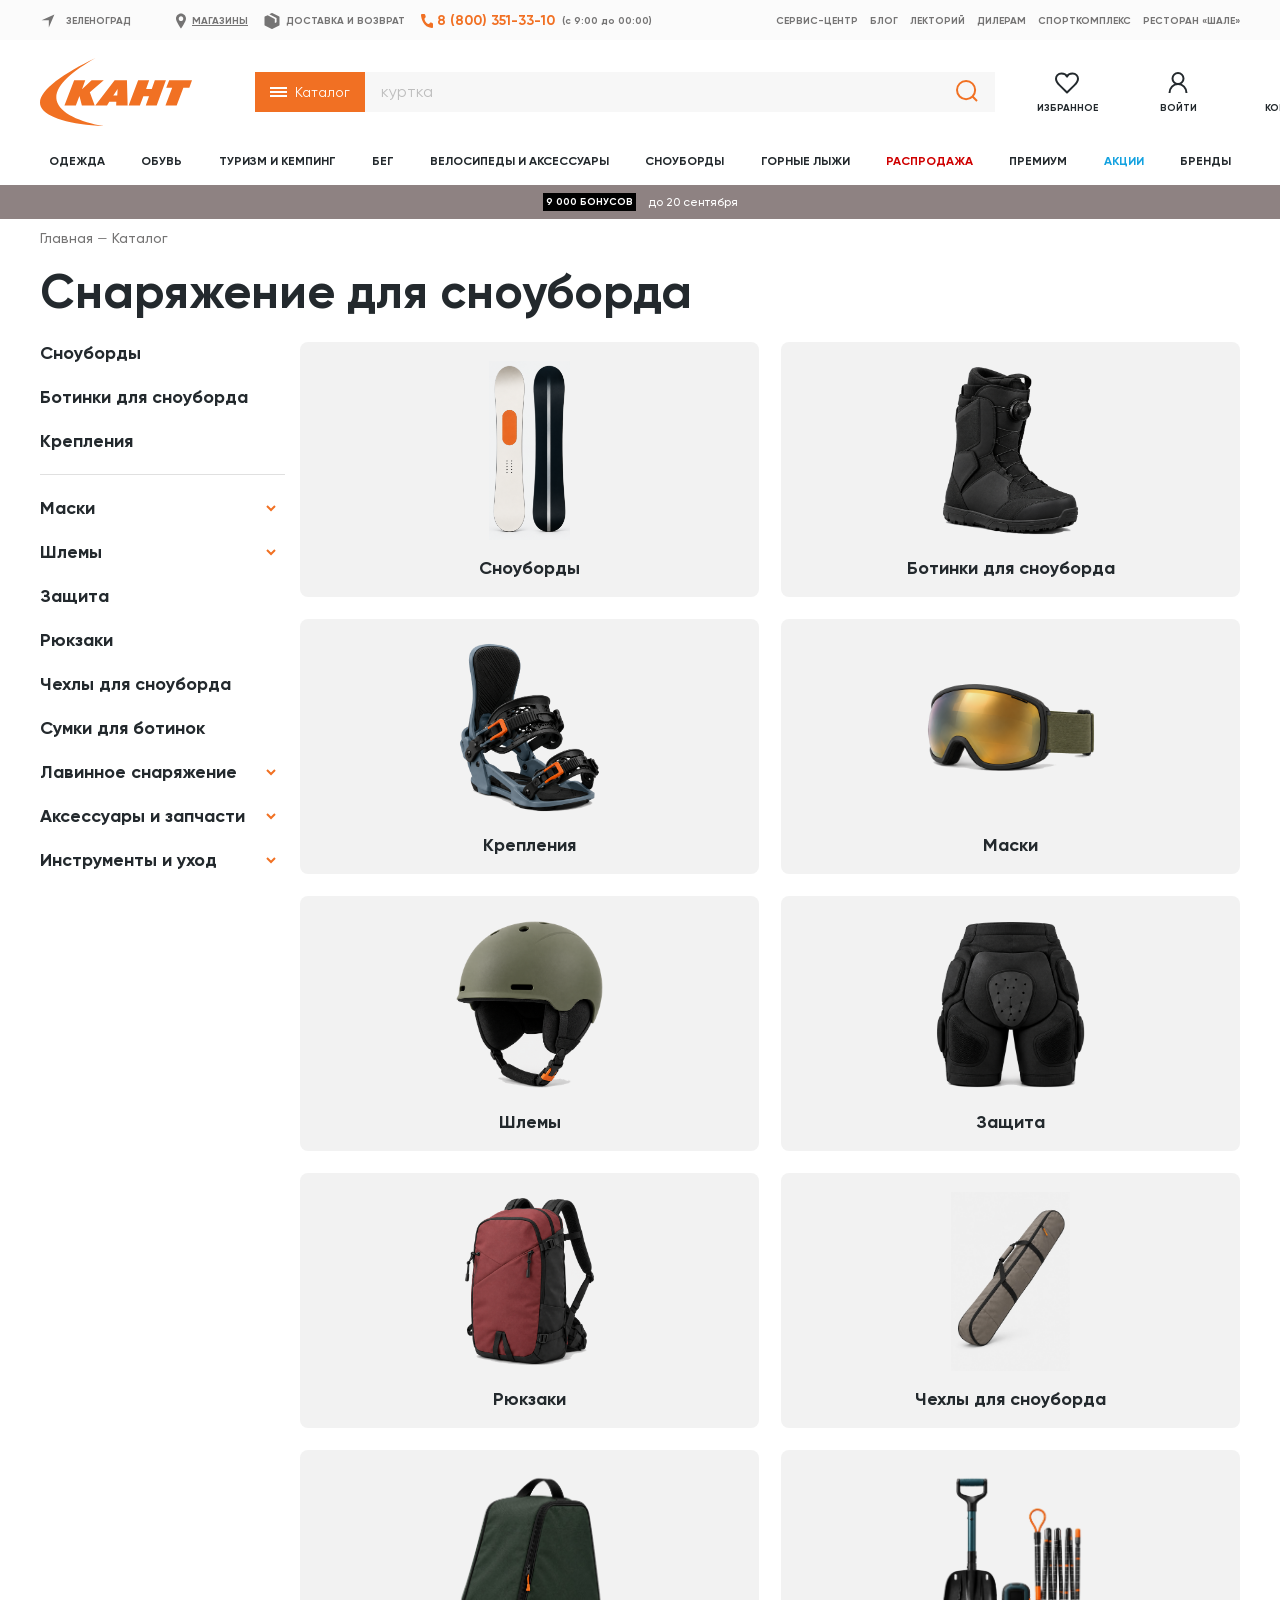
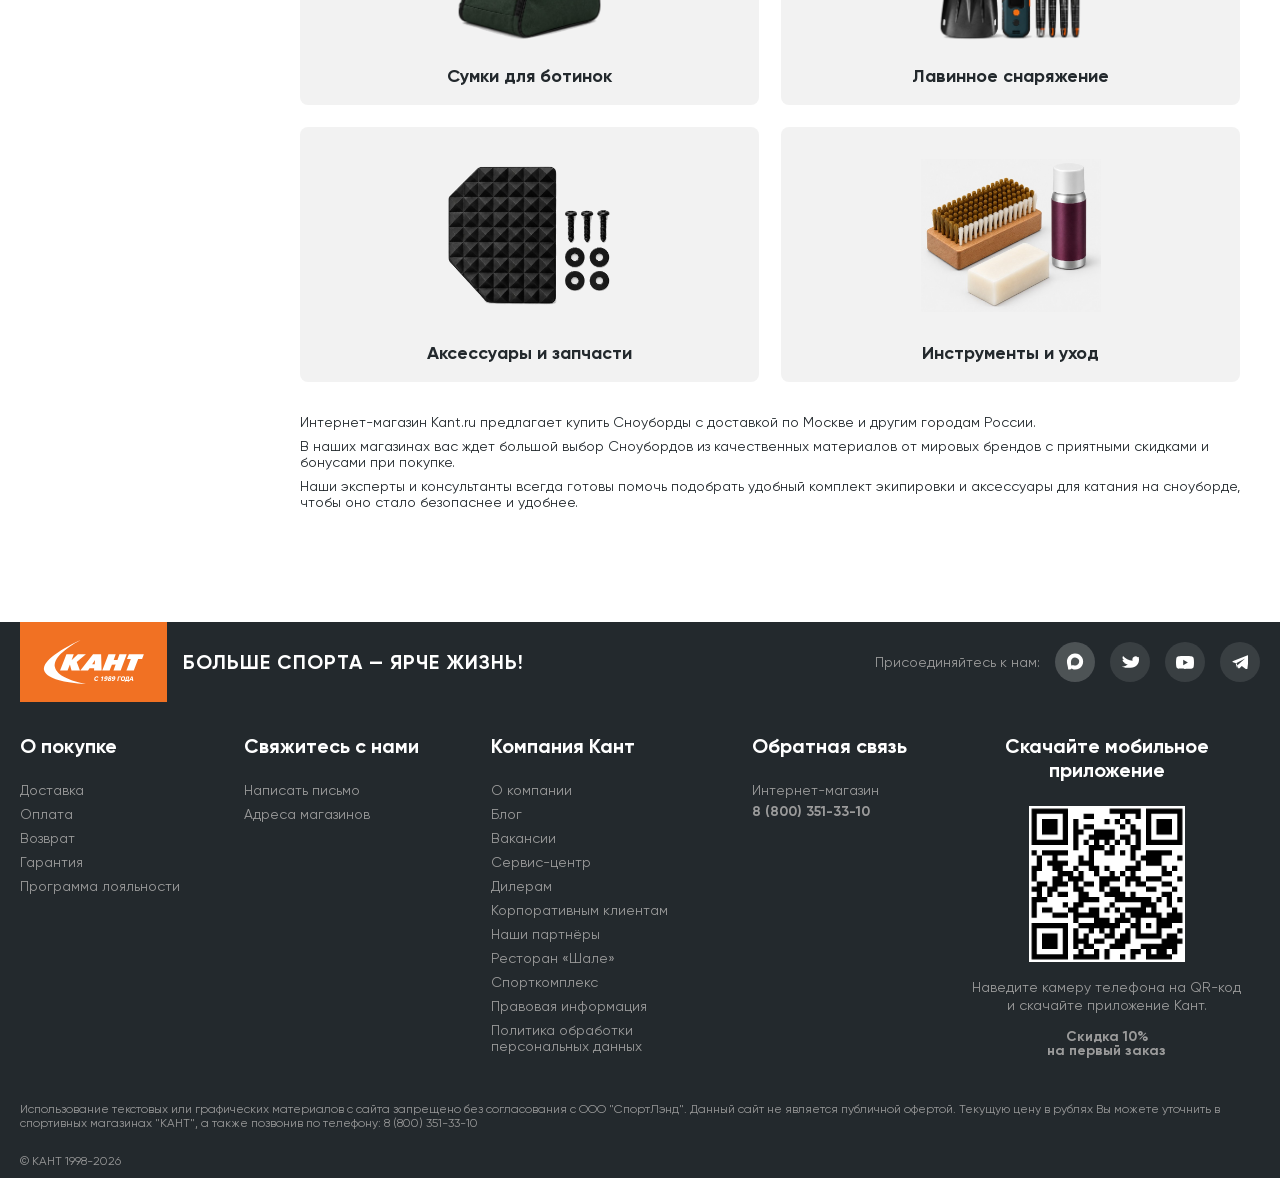
==== commit 1bc0f96a: "Remove region confirmation popup Co-Authored-By: Claude Fable 5.1 <noreply@anthropic.com> Claude-Ses" ====
--- a/index.html
+++ b/index.html
@@ -4,7 +4,7 @@
   <meta charset="UTF-8">
   <meta name="viewport" content="width=device-width, initial-scale=1.0">
   <title>Сноуборды — купить сноуборд, цены в интернет-магазине КАНТ</title>
-  <link rel="stylesheet" href="styles.css">
+  <link rel="stylesheet" href="styles.css?v=4">
 </head>
 <body>
   <header class="header">
@@ -18,13 +18,6 @@
               </svg>
               <button class="topbar__city-btn" type="button" id="cityBtn">Зеленоград</button>
             </div>
-            <div class="topbar__geo" id="geoConfirm">
-              <span class="topbar__geo-text">Регион доставки "Зеленоград" ?</span>
-              <div class="topbar__geo-actions">
-                <button class="btn-yes" type="button" id="geoYes">Да</button>
-                <button class="btn-other" type="button">Выбрать другой</button>
-              </div>
-            </div>
           </div>
 
           <a class="topbar__link topbar__link--stores" href="#">
@@ -70,10 +63,16 @@
         </a>
 
         <div class="search-wrap">
-          <a class="catalog-btn" href="#">
-            <span class="burger" aria-hidden="true"><span></span><span></span><span></span></span>
-            Каталог
-          </a>
+          <details class="catalog-dropdown" id="catalogDropdown">
+            <summary class="catalog-btn" id="catalogBtn">
+              <span class="burger" aria-hidden="true"><span></span><span></span><span></span></span>
+              Каталог
+            </summary>
+            <ul class="catalog-menu" id="catalogMenu" role="menu">
+              <li><a class="catalog-menu__link is-active" href="index.html">Снаряжение для сноуборда</a></li>
+              <li><a class="catalog-menu__link" href="running.html">Снаряжение для бега</a></li>
+            </ul>
+          </details>
           <div class="search">
             <form class="search__form" action="#" role="search">
               <input class="search__input" type="text" placeholder=" " autocomplete="off">
@@ -379,6 +378,6 @@
     </svg>
   </button>
 
-  <script src="app.js"></script>
+  <script src="app.js?v=4"></script>
 </body>
 </html>
--- a/styles.css
+++ b/styles.css
@@ -120,59 +120,6 @@
   font-weight: 700;
   line-height: 1;
   text-transform: uppercase;
-}
-
-.topbar__geo {
-  position: absolute;
-  left: 0;
-  bottom: -50px;
-  z-index: 20;
-  display: flex;
-  align-items: center;
-  gap: 16px;
-  padding: 5px 10px;
-  background: #fff;
-  box-shadow: 0 8px 24px rgba(0, 0, 0, 0.1);
-  white-space: nowrap;
-}
-
-.topbar__geo-text {
-  font-size: 14px;
-  font-weight: 700;
-}
-
-.topbar__geo-actions {
-  display: flex;
-  align-items: center;
-  gap: 7px;
-}
-
-.btn-yes {
-  display: inline-flex;
-  align-items: center;
-  justify-content: center;
-  height: 28px;
-  padding: 0 7px;
-  border: 1px solid transparent;
-  border-radius: 6px;
-  background: #f17023;
-  color: #fff;
-  font-size: 14px;
-  font-weight: 700;
-}
-
-.btn-other {
-  display: inline-flex;
-  align-items: center;
-  justify-content: center;
-  height: 28px;
-  padding: 0 7px;
-  border: 1px solid #d9d9d9;
-  border-radius: 6px;
-  background: #fff;
-  color: #757474;
-  font-size: 14px;
-  font-weight: 700;
 }
 
 .topbar__link {
@@ -922,3 +869,73 @@
     --figure-size: min(96px, 60cqw, calc(100cqh - 32px));
   }
 }
+
+/* Catalog dropdown */
+.catalog-dropdown {
+  position: relative;
+  z-index: 30;
+  flex-shrink: 0;
+}
+
+.catalog-dropdown[open] .catalog-btn {
+  background: #d95f17;
+}
+
+.catalog-btn::-webkit-details-marker {
+  display: none;
+}
+
+summary.catalog-btn {
+  list-style: none;
+  cursor: pointer;
+  user-select: none;
+}
+
+.catalog-menu {
+  position: absolute;
+  top: calc(100% + 8px);
+  left: 0;
+  z-index: 100;
+  display: none;
+  min-width: 280px;
+  margin: 0;
+  padding: 8px 0;
+  list-style: none;
+  background: #fff;
+  border-radius: 8px;
+  box-shadow: 0 8px 24px rgba(0, 0, 0, 0.12);
+}
+
+.catalog-dropdown[open] .catalog-menu {
+  display: block;
+}
+
+.catalog-menu__link {
+  display: block;
+  padding: 10px 20px;
+  color: #23292d;
+  font-size: 16px;
+  font-weight: 700;
+  white-space: nowrap;
+}
+
+.catalog-menu__link:hover {
+  background: #f7f7f7;
+  color: #f17023;
+}
+
+.catalog-menu__link.is-active {
+  color: #f17023;
+}
+
+.nav__list a.is-current {
+  color: #f17023;
+}
+
+.sidemenu a.is-active {
+  color: #f17023;
+}
+
+.card__img--photo {
+  mix-blend-mode: normal;
+}
